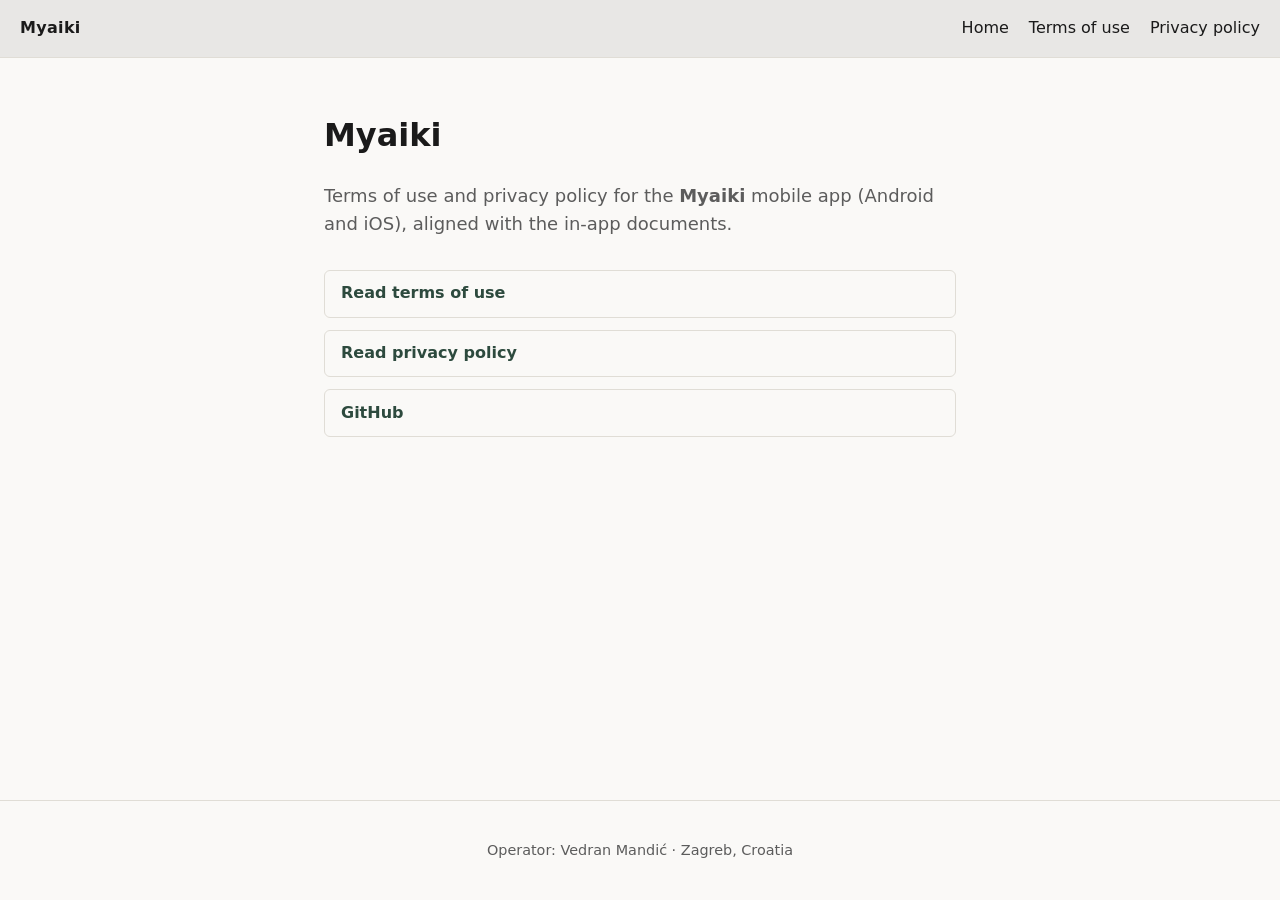
==== index.html @ 25724217 "Tone down copy: Myaiki web presence, no public/private framing" ====
<!DOCTYPE html>
<html lang="en">
<head>
  <meta charset="utf-8">
  <meta name="viewport" content="width=device-width, initial-scale=1">
  <title>Myaiki</title>
  <meta name="description" content="Terms of use and privacy policy for the Myaiki Aikido learning app.">
  <link rel="stylesheet" href="assets/style.css">
</head>
<body>
  <header class="site-header">
    <a class="brand" href="./">Myaiki</a>
    <nav>
      <a href="./">Home</a>
      <a href="terms.html">Terms of use</a>
      <a href="privacy.html">Privacy policy</a>
    </nav>
  </header>
  <main>
    <h1>Myaiki</h1>
    <p class="home-lead">
      Terms of use and privacy policy for the <strong>Myaiki</strong> mobile app (Android and iOS), aligned with the in-app documents.
    </p>
    <div class="home-actions">
      <a href="terms.html">Read terms of use</a>
      <a href="privacy.html">Read privacy policy</a>
      <a href="https://github.com/vmandic/myaiki-public">GitHub</a>
    </div>
  </main>
  <footer class="site-footer">
    <p>Operator: Vedran Mandić · Zagreb, Croatia</p>
  </footer>
</body>
</html>
---- assets/style.css ----
:root {
  color-scheme: light dark;
  --bg: #faf9f7;
  --fg: #1a1a1a;
  --muted: #5c5c5c;
  --accent: #2d4a3e;
  --border: #e0ddd6;
  --note-bg: #f0ebe3;
}

@media (prefers-color-scheme: dark) {
  :root {
    --bg: #121412;
    --fg: #eceae6;
    --muted: #a8a49c;
    --accent: #8fbc9a;
    --border: #2e322e;
    --note-bg: #1e221e;
  }
}

*,
*::before,
*::after {
  box-sizing: border-box;
}

html {
  font-size: 16px;
}

body {
  margin: 0;
  min-height: 100vh;
  font-family: system-ui, -apple-system, "Segoe UI", Roboto, Ubuntu, Cantarell, "Noto Sans", sans-serif;
  line-height: 1.55;
  background: var(--bg);
  color: var(--fg);
}

.site-header {
  display: flex;
  flex-wrap: wrap;
  align-items: center;
  justify-content: space-between;
  gap: 1rem;
  padding: 1rem 1.25rem;
  border-bottom: 1px solid var(--border);
  background: color-mix(in srgb, var(--bg) 92%, var(--fg));
}

.brand {
  font-weight: 700;
  letter-spacing: 0.02em;
  color: var(--accent);
  text-decoration: none;
}

.site-header nav {
  display: flex;
  flex-wrap: wrap;
  gap: 0.75rem 1.25rem;
}

.site-header a {
  color: var(--fg);
  text-decoration: none;
}

.site-header a:hover {
  text-decoration: underline;
}

main {
  max-width: 42rem;
  margin: 0 auto;
  padding: 2rem 1.25rem 3rem;
}

.home-lead {
  font-size: 1.125rem;
  color: var(--muted);
}

.home-actions {
  margin-top: 2rem;
  display: flex;
  flex-direction: column;
  gap: 0.75rem;
}

.home-actions a {
  display: inline-block;
  padding: 0.65rem 1rem;
  border-radius: 0.375rem;
  border: 1px solid var(--border);
  color: var(--accent);
  font-weight: 600;
  text-decoration: none;
}

.home-actions a:hover {
  background: color-mix(in srgb, var(--accent) 12%, transparent);
}

.legal h1 {
  font-size: 1.75rem;
  margin-top: 0;
}

.legal h2 {
  font-size: 1.15rem;
  margin-top: 2rem;
}

.legal h3 {
  font-size: 1rem;
  margin-top: 1.25rem;
}

.legal ul {
  padding-left: 1.25rem;
}

.web-note {
  padding: 0.85rem 1rem;
  border-radius: 0.375rem;
  background: var(--note-bg);
  border: 1px solid var(--border);
  font-size: 0.95rem;
}

.web-note a {
  color: var(--accent);
}

.site-footer {
  margin-top: auto;
  padding: 1.5rem 1.25rem;
  border-top: 1px solid var(--border);
  text-align: center;
  font-size: 0.9rem;
  color: var(--muted);
}

.site-footer a {
  color: var(--accent);
}

body {
  display: flex;
  flex-direction: column;
}
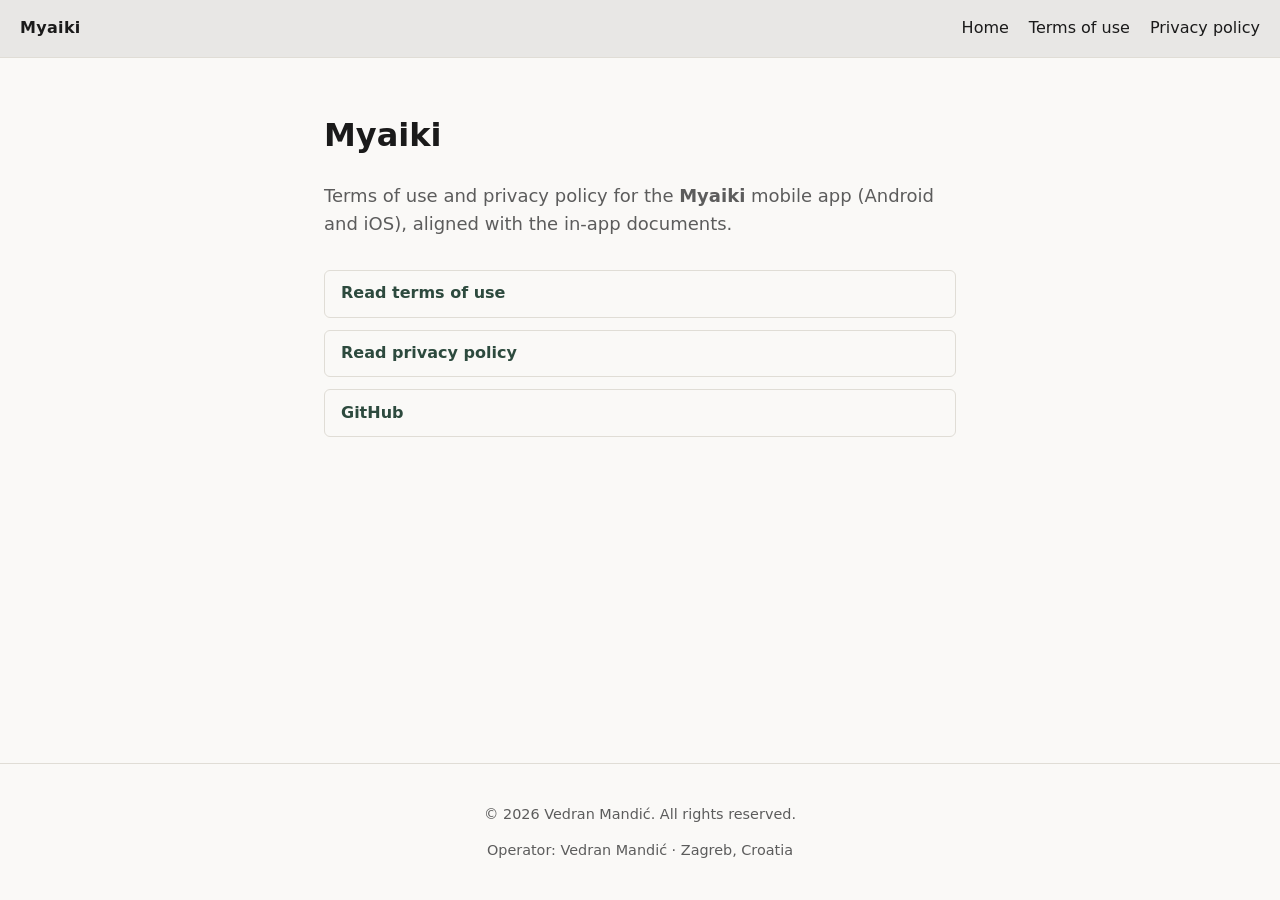
==== commit b7be6acb: "Document all-rights-reserved copyright; no open-source LICENSE" ====
--- a/index.html
+++ b/index.html
@@ -28,6 +28,7 @@
     </div>
   </main>
   <footer class="site-footer">
+    <p>© 2026 Vedran Mandić. All rights reserved.</p>
     <p>Operator: Vedran Mandić · Zagreb, Croatia</p>
   </footer>
 </body>
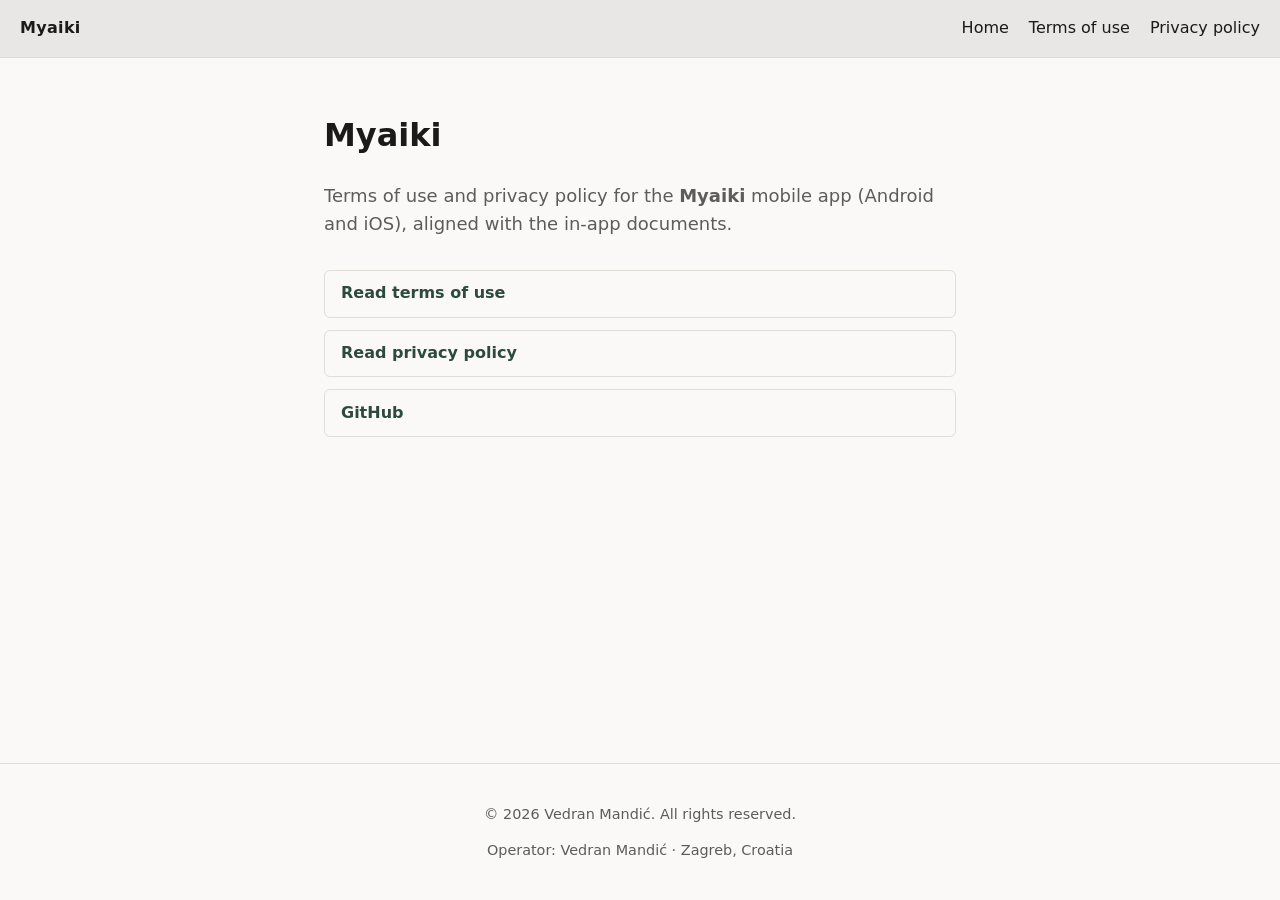
==== commit 61b88aeb: "Dynamic copyright year via assets/site.js; 2026 fallback in markup" ====
--- a/index.html
+++ b/index.html
@@ -28,8 +28,9 @@
     </div>
   </main>
   <footer class="site-footer">
-    <p>© 2026 Vedran Mandić. All rights reserved.</p>
+    <p>© <span data-copyright-year>2026</span> Vedran Mandić. All rights reserved.</p>
     <p>Operator: Vedran Mandić · Zagreb, Croatia</p>
   </footer>
+  <script src="assets/site.js" defer></script>
 </body>
 </html>
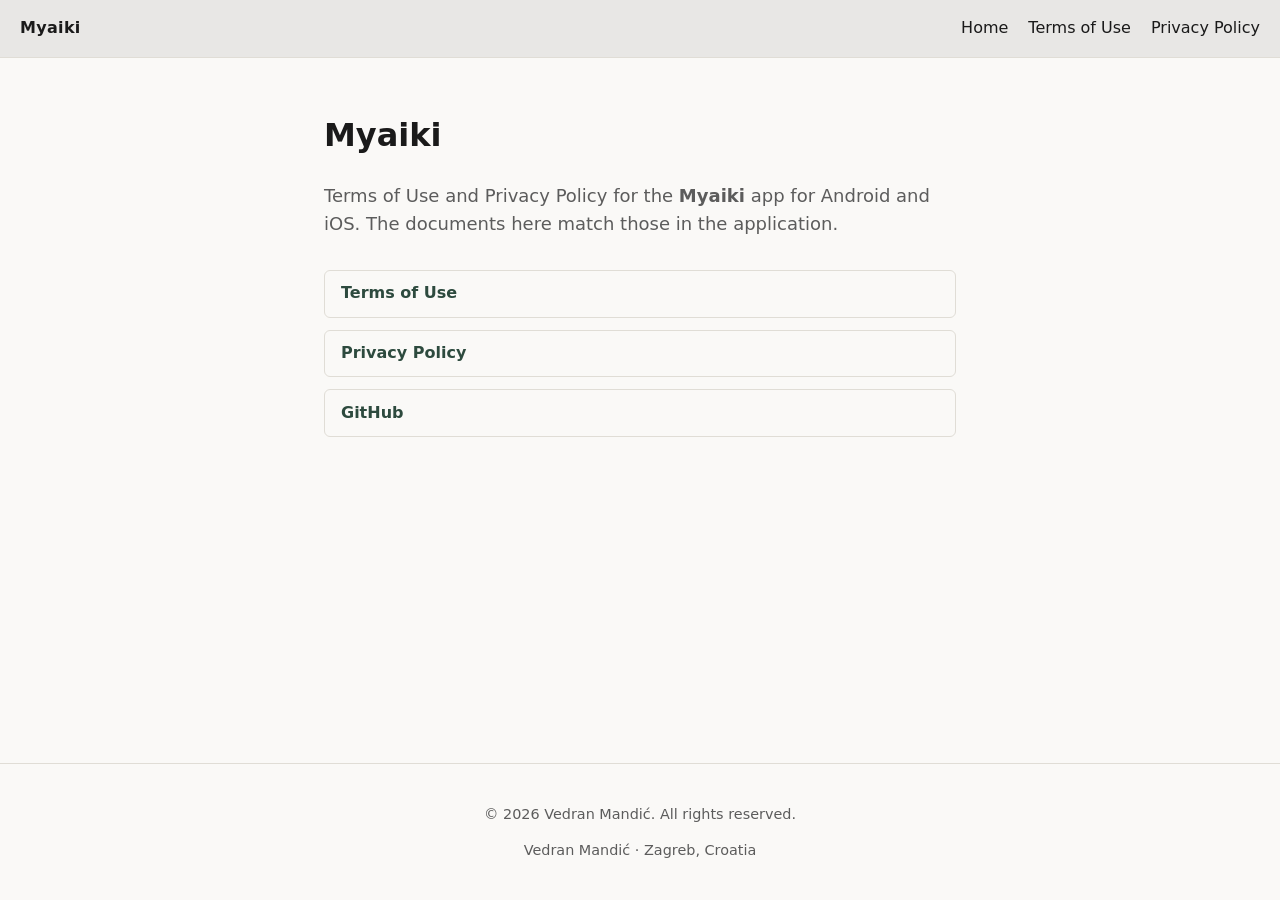
==== commit c803975a: "Polish public copy: titles, notices, README structure, site-notice class" ====
--- a/index.html
+++ b/index.html
@@ -3,8 +3,8 @@
 <head>
   <meta charset="utf-8">
   <meta name="viewport" content="width=device-width, initial-scale=1">
-  <title>Myaiki</title>
-  <meta name="description" content="Terms of use and privacy policy for the Myaiki Aikido learning app.">
+  <title>Myaiki — Terms and privacy</title>
+  <meta name="description" content="Terms of Use and Privacy Policy for the Myaiki Aikido learning app (Android and iOS). Same text as in the application.">
   <link rel="stylesheet" href="assets/style.css">
 </head>
 <body>
@@ -12,24 +12,24 @@
     <a class="brand" href="./">Myaiki</a>
     <nav>
       <a href="./">Home</a>
-      <a href="terms.html">Terms of use</a>
-      <a href="privacy.html">Privacy policy</a>
+      <a href="terms.html">Terms of Use</a>
+      <a href="privacy.html">Privacy Policy</a>
     </nav>
   </header>
   <main>
     <h1>Myaiki</h1>
     <p class="home-lead">
-      Terms of use and privacy policy for the <strong>Myaiki</strong> mobile app (Android and iOS), aligned with the in-app documents.
+      Terms of Use and Privacy Policy for the <strong>Myaiki</strong> app for Android and iOS. The documents here match those in the application.
     </p>
     <div class="home-actions">
-      <a href="terms.html">Read terms of use</a>
-      <a href="privacy.html">Read privacy policy</a>
-      <a href="https://github.com/vmandic/myaiki-public">GitHub</a>
+      <a href="terms.html">Terms of Use</a>
+      <a href="privacy.html">Privacy Policy</a>
+      <a href="https://github.com/vmandic/myaiki-public" title="Source repository for this site">GitHub</a>
     </div>
   </main>
   <footer class="site-footer">
     <p>© <span data-copyright-year>2026</span> Vedran Mandić. All rights reserved.</p>
-    <p>Operator: Vedran Mandić · Zagreb, Croatia</p>
+    <p>Vedran Mandić · Zagreb, Croatia</p>
   </footer>
   <script src="assets/site.js" defer></script>
 </body>
--- a/assets/style.css
+++ b/assets/style.css
@@ -122,7 +122,7 @@
   padding-left: 1.25rem;
 }
 
-.web-note {
+.site-notice {
   padding: 0.85rem 1rem;
   border-radius: 0.375rem;
   background: var(--note-bg);
@@ -130,7 +130,7 @@
   font-size: 0.95rem;
 }
 
-.web-note a {
+.site-notice a {
   color: var(--accent);
 }
 
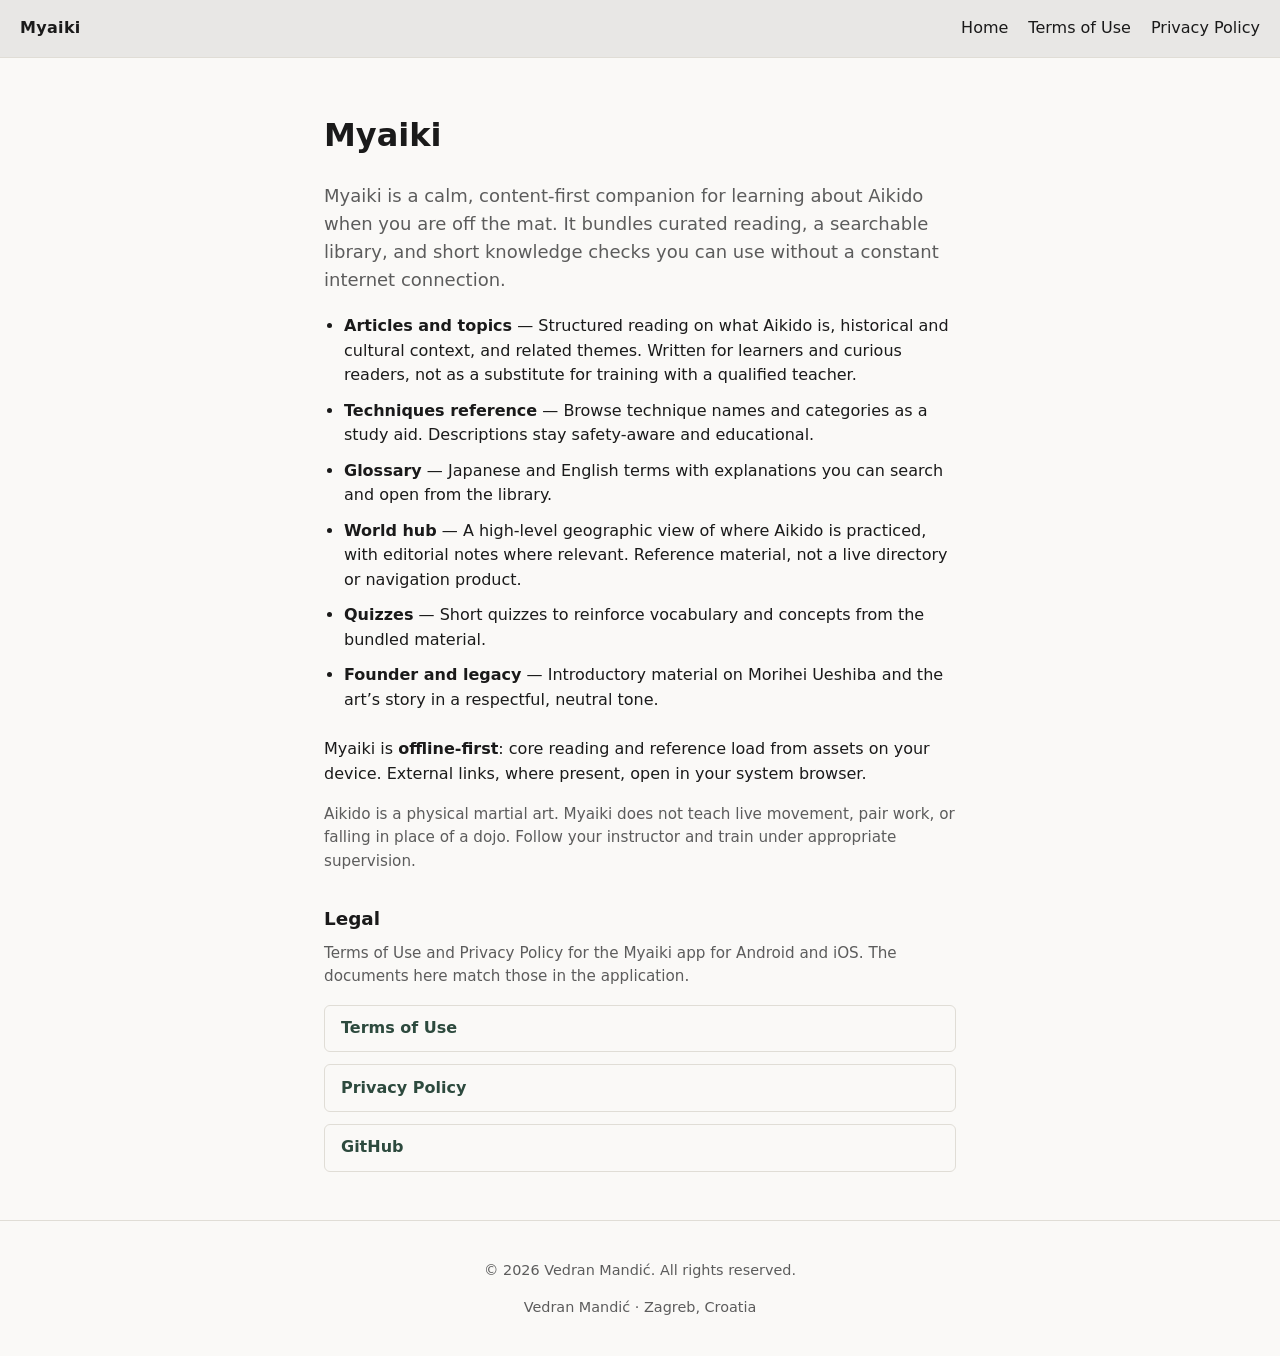
==== commit 73e0899e: "index: full About copy; README shield and site link; home styles" ====
--- a/index.html
+++ b/index.html
@@ -3,8 +3,8 @@
 <head>
   <meta charset="utf-8">
   <meta name="viewport" content="width=device-width, initial-scale=1">
-  <title>Myaiki — Terms and privacy</title>
-  <meta name="description" content="Terms of Use and Privacy Policy for the Myaiki Aikido learning app (Android and iOS). Same text as in the application.">
+  <title>Myaiki</title>
+  <meta name="description" content="Myaiki: offline-first Aikido learning with reading, glossary, techniques, quizzes, and more. Terms of Use and Privacy Policy for Android and iOS.">
   <link rel="stylesheet" href="assets/style.css">
 </head>
 <body>
@@ -19,8 +19,21 @@
   <main>
     <h1>Myaiki</h1>
     <p class="home-lead">
-      Terms of Use and Privacy Policy for the <strong>Myaiki</strong> app for Android and iOS. The documents here match those in the application.
+      Myaiki is a calm, content-first companion for learning about Aikido when you are off the mat. It bundles curated reading, a searchable library, and short knowledge checks you can use without a constant internet connection.
     </p>
+    <ul class="home-features">
+      <li><strong>Articles and topics</strong> — Structured reading on what Aikido is, historical and cultural context, and related themes. Written for learners and curious readers, not as a substitute for training with a qualified teacher.</li>
+      <li><strong>Techniques reference</strong> — Browse technique names and categories as a study aid. Descriptions stay safety-aware and educational.</li>
+      <li><strong>Glossary</strong> — Japanese and English terms with explanations you can search and open from the library.</li>
+      <li><strong>World hub</strong> — A high-level geographic view of where Aikido is practiced, with editorial notes where relevant. Reference material, not a live directory or navigation product.</li>
+      <li><strong>Quizzes</strong> — Short quizzes to reinforce vocabulary and concepts from the bundled material.</li>
+      <li><strong>Founder and legacy</strong> — Introductory material on Morihei Ueshiba and the art’s story in a respectful, neutral tone.</li>
+    </ul>
+    <p class="home-body">Myaiki is <strong>offline-first</strong>: core reading and reference load from assets on your device. External links, where present, open in your system browser.</p>
+    <p class="home-body home-body--note">Aikido is a physical martial art. Myaiki does not teach live movement, pair work, or falling in place of a dojo. Follow your instructor and train under appropriate supervision.</p>
+
+    <h2 class="home-section-title">Legal</h2>
+    <p class="home-legal-intro">Terms of Use and Privacy Policy for the Myaiki app for Android and iOS. The documents here match those in the application.</p>
     <div class="home-actions">
       <a href="terms.html">Terms of Use</a>
       <a href="privacy.html">Privacy Policy</a>
--- a/assets/style.css
+++ b/assets/style.css
@@ -82,8 +82,39 @@
   color: var(--muted);
 }
 
+.home-features {
+  margin: 1.25rem 0 1.5rem;
+  padding-left: 1.25rem;
+}
+
+.home-features li {
+  margin-bottom: 0.65rem;
+}
+
+.home-body {
+  margin: 0 0 1rem;
+}
+
+.home-body--note {
+  font-size: 0.95rem;
+  color: var(--muted);
+}
+
+.home-section-title {
+  font-size: 1.15rem;
+  font-weight: 600;
+  margin: 2rem 0 0.5rem;
+  color: var(--fg);
+}
+
+.home-legal-intro {
+  margin: 0 0 1rem;
+  color: var(--muted);
+  font-size: 0.95rem;
+}
+
 .home-actions {
-  margin-top: 2rem;
+  margin-top: 1rem;
   display: flex;
   flex-direction: column;
   gap: 0.75rem;
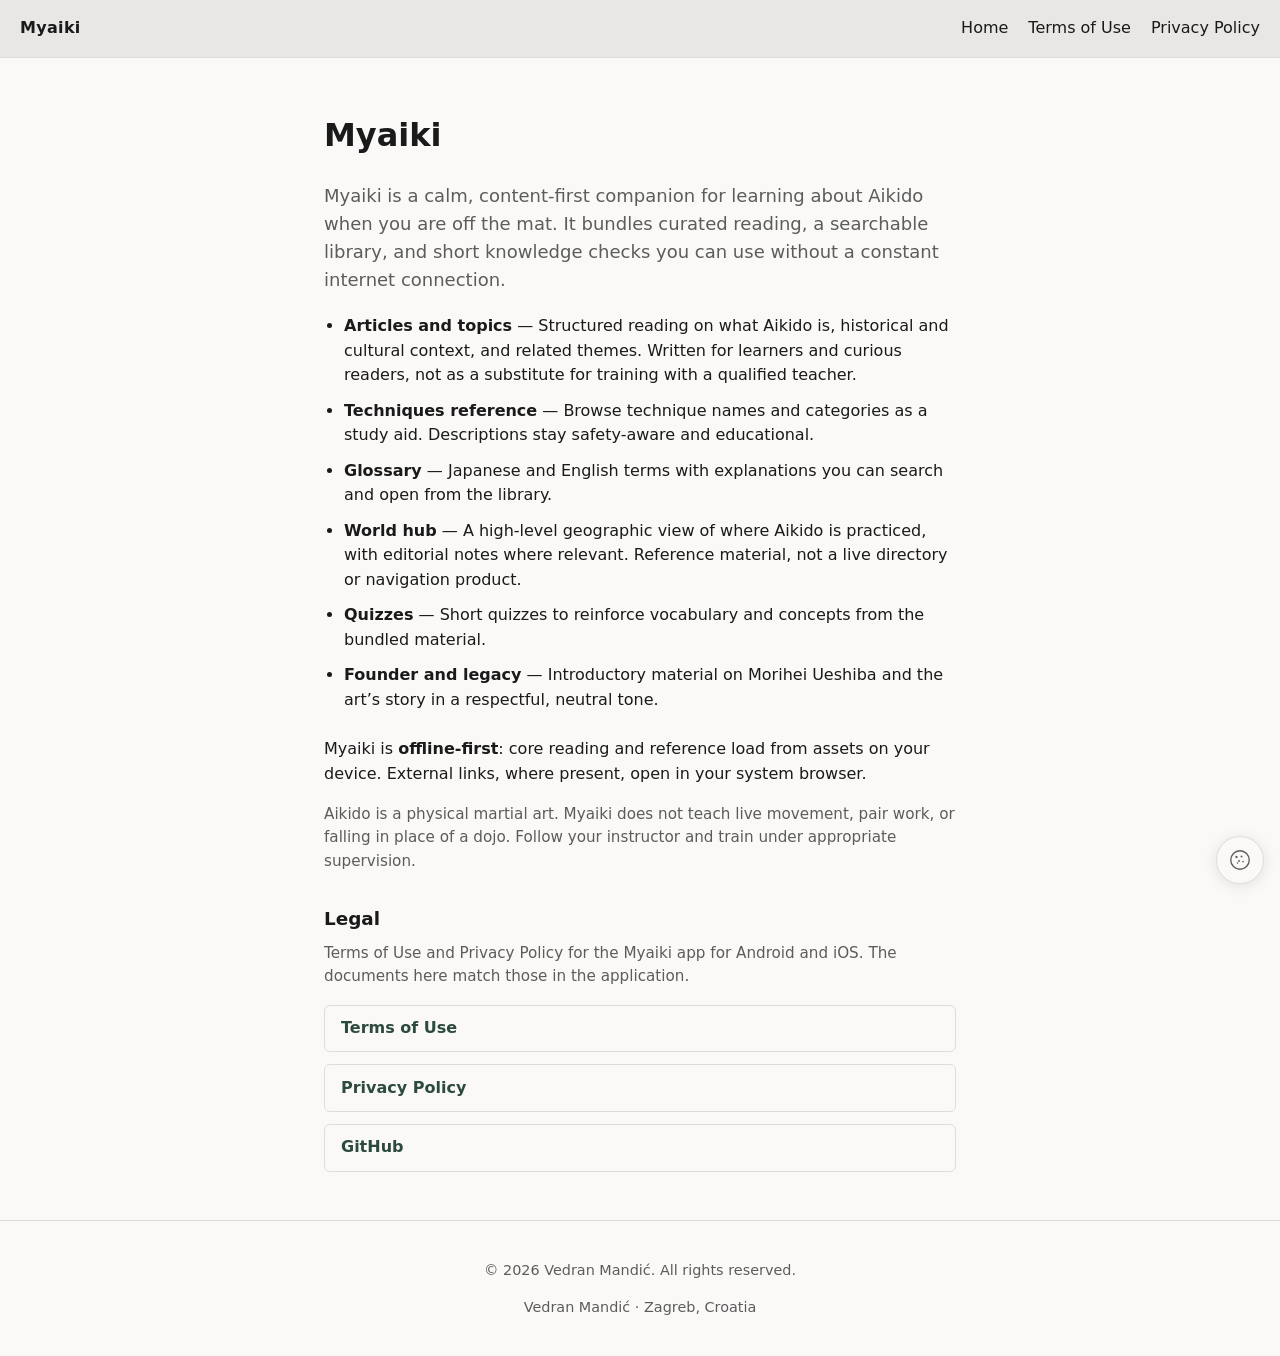
==== commit fc5184e1: "feat(analytics): add GA4, cookie consent UI, and custom events Load gtag only when the user has not " ====
--- a/index.html
+++ b/index.html
@@ -3,6 +3,7 @@
 <head>
   <meta charset="utf-8">
   <meta name="viewport" content="width=device-width, initial-scale=1">
+  <script src="assets/site-tracking-control.js"></script>
   <title>Myaiki</title>
   <meta name="description" content="Myaiki: offline-first Aikido learning with reading, glossary, techniques, quizzes, and more. Terms of Use and Privacy Policy for Android and iOS.">
   <link rel="stylesheet" href="assets/style.css">
@@ -45,5 +46,7 @@
     <p>Vedran Mandić · Zagreb, Croatia</p>
   </footer>
   <script src="assets/site.js" defer></script>
+  <script src="assets/site-analytics.js" defer></script>
+  <script src="assets/site-cookie-notice.js" defer></script>
 </body>
 </html>
--- a/assets/style.css
+++ b/assets/style.css
@@ -182,3 +182,152 @@
   display: flex;
   flex-direction: column;
 }
+
+/* ----- Cookie / analytics control (fixed lower right; same pattern as from-prompt-to-prod) ----- */
+.myaiki-cookie-widget {
+  --cookie-radius: 0.375rem;
+  --cookie-shadow: 0 2px 14px rgba(0, 0, 0, 0.1);
+  --cookie-focus: 2px solid var(--accent);
+  position: fixed;
+  z-index: 9000;
+  right: max(1rem, env(safe-area-inset-right, 0px));
+  bottom: max(1rem, env(safe-area-inset-bottom, 0px));
+  display: flex;
+  flex-direction: column;
+  align-items: flex-end;
+  gap: 0.5rem;
+  font-family: inherit;
+  font-size: 0.95rem;
+  line-height: 1.45;
+  pointer-events: none;
+}
+
+@media (prefers-color-scheme: dark) {
+  .myaiki-cookie-widget {
+    --cookie-shadow: 0 2px 18px rgba(0, 0, 0, 0.45);
+  }
+}
+
+.myaiki-cookie-widget > * {
+  pointer-events: auto;
+}
+
+/* Author `display` on buttons must not override `[hidden]` (empty “pill” bug). */
+.myaiki-cookie-widget [hidden] {
+  display: none !important;
+}
+
+.myaiki-cookie__fab {
+  display: flex;
+  align-items: center;
+  justify-content: center;
+  width: 3rem;
+  height: 3rem;
+  padding: 0;
+  border: 1px solid var(--border);
+  border-radius: 50%;
+  background: var(--bg);
+  color: var(--muted);
+  box-shadow: var(--cookie-shadow);
+  cursor: pointer;
+}
+
+.myaiki-cookie__fab:hover {
+  color: var(--accent);
+  border-color: var(--accent);
+}
+
+.myaiki-cookie__fab:focus-visible {
+  outline: var(--cookie-focus);
+  outline-offset: 2px;
+}
+
+.myaiki-cookie__icon {
+  display: block;
+}
+
+.myaiki-cookie__panel {
+  position: relative;
+  max-width: min(22rem, calc(100vw - 2rem));
+  margin-bottom: 0.35rem;
+  padding: 1rem 2.25rem 1rem 1rem;
+  border: 1px solid var(--border);
+  border-radius: var(--cookie-radius);
+  background: var(--bg);
+  color: var(--fg);
+  box-shadow: var(--cookie-shadow);
+}
+
+.myaiki-cookie__text {
+  margin: 0;
+  padding-right: 0.25rem;
+}
+
+.myaiki-cookie__actions {
+  margin-top: 0.85rem;
+  display: flex;
+  flex-wrap: wrap;
+  align-items: center;
+  gap: 0.5rem;
+}
+
+.myaiki-cookie__action {
+  display: inline-flex;
+  align-items: center;
+  justify-content: center;
+  padding: 0.5rem 0.95rem;
+  border-radius: var(--cookie-radius);
+  font: inherit;
+  font-size: 0.9rem;
+  cursor: pointer;
+  border: 1px solid var(--border);
+  background: var(--bg);
+  color: var(--fg);
+}
+
+.myaiki-cookie__action--primary {
+  background: var(--accent);
+  color: var(--bg);
+  border-color: var(--accent);
+}
+
+.myaiki-cookie__action--primary:hover {
+  filter: brightness(1.05);
+}
+
+.myaiki-cookie__action--secondary {
+  border-color: var(--border);
+  background: transparent;
+  color: var(--muted);
+}
+
+.myaiki-cookie__action--secondary:hover {
+  color: var(--fg);
+  border-color: var(--muted);
+}
+
+.myaiki-cookie__close {
+  position: absolute;
+  top: 0.35rem;
+  right: 0.35rem;
+  width: 2rem;
+  height: 2rem;
+  padding: 0;
+  border: none;
+  border-radius: var(--cookie-radius);
+  background: transparent;
+  color: var(--muted);
+  font-size: 1.35rem;
+  line-height: 1;
+  cursor: pointer;
+}
+
+.myaiki-cookie__close:hover {
+  color: var(--fg);
+  background: color-mix(in srgb, var(--fg) 6%, transparent);
+}
+
+.myaiki-cookie__close:focus-visible {
+  outline: var(--cookie-focus);
+  outline-offset: 1px;
+}
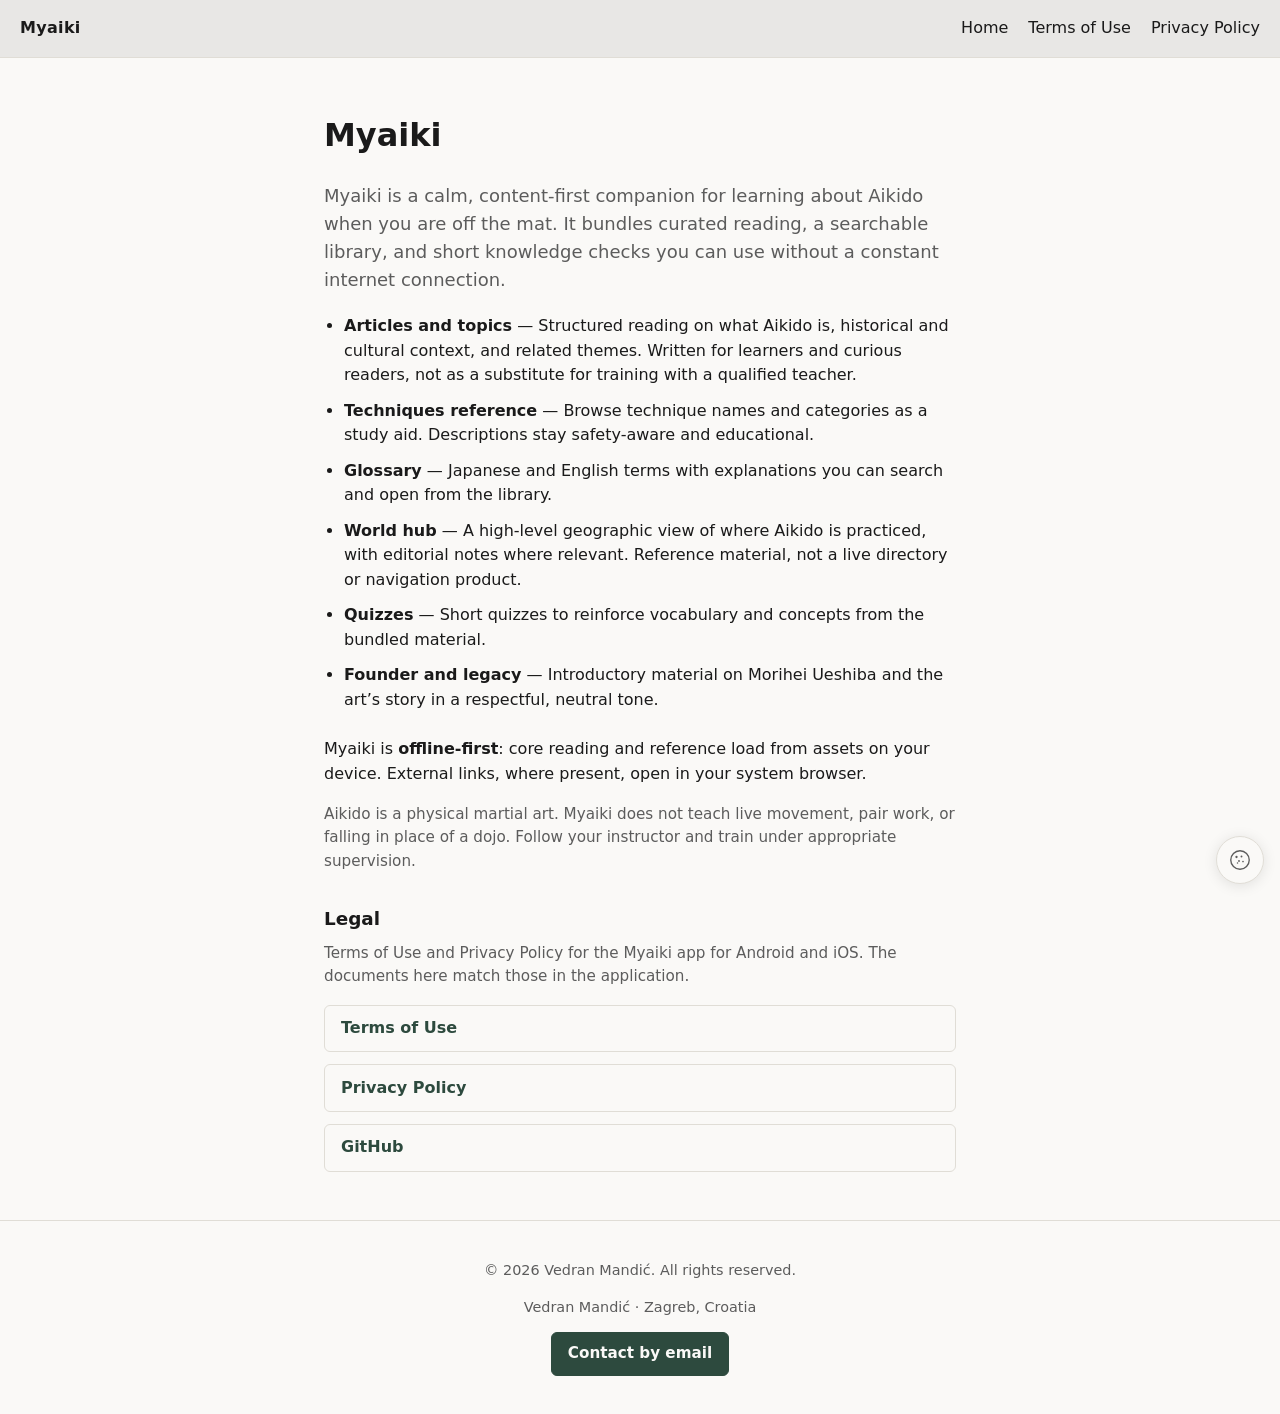
==== commit af2ef969: "feat(contact): add email contact flow with GA4 events Add confirm-then-mailto contact buttons on leg" ====
--- a/index.html
+++ b/index.html
@@ -44,8 +44,12 @@
   <footer class="site-footer">
     <p>© <span data-copyright-year>2026</span> Vedran Mandić. All rights reserved.</p>
     <p>Vedran Mandić · Zagreb, Croatia</p>
+    <p class="site-footer-contact">
+      <button type="button" class="site-legal-contact-btn" data-contact-email>Contact by email</button>
+    </p>
   </footer>
   <script src="assets/site.js" defer></script>
+  <script src="assets/site-contact.js" defer></script>
   <script src="assets/site-analytics.js" defer></script>
   <script src="assets/site-cookie-notice.js" defer></script>
 </body>
--- a/assets/style.css
+++ b/assets/style.css
@@ -163,6 +163,50 @@
 
 .site-notice a {
   color: var(--accent);
+}
+
+.site-legal-contact {
+  margin-top: 1.5rem;
+  padding: 1rem 1rem 1.1rem;
+  border-radius: 0.375rem;
+  border: 1px solid var(--border);
+  background: var(--note-bg);
+}
+
+.site-legal-contact-note {
+  margin: 0 0 0.75rem;
+  font-size: 0.95rem;
+  color: var(--muted);
+}
+
+.site-legal-contact-btn {
+  display: inline-block;
+  padding: 0.55rem 1rem;
+  border-radius: 0.375rem;
+  border: 1px solid var(--accent);
+  background: var(--accent);
+  color: var(--bg);
+  font: inherit;
+  font-weight: 600;
+  font-size: 0.95rem;
+  cursor: pointer;
+}
+
+.site-legal-contact-btn:hover {
+  filter: brightness(1.06);
+}
+
+.site-legal-contact-btn:focus-visible {
+  outline: 2px solid var(--accent);
+  outline-offset: 2px;
+}
+
+.site-footer-contact {
+  margin-top: 0.75rem;
+}
+
+.site-footer .site-legal-contact-btn {
+  border-color: var(--accent);
 }
 
 .site-footer {
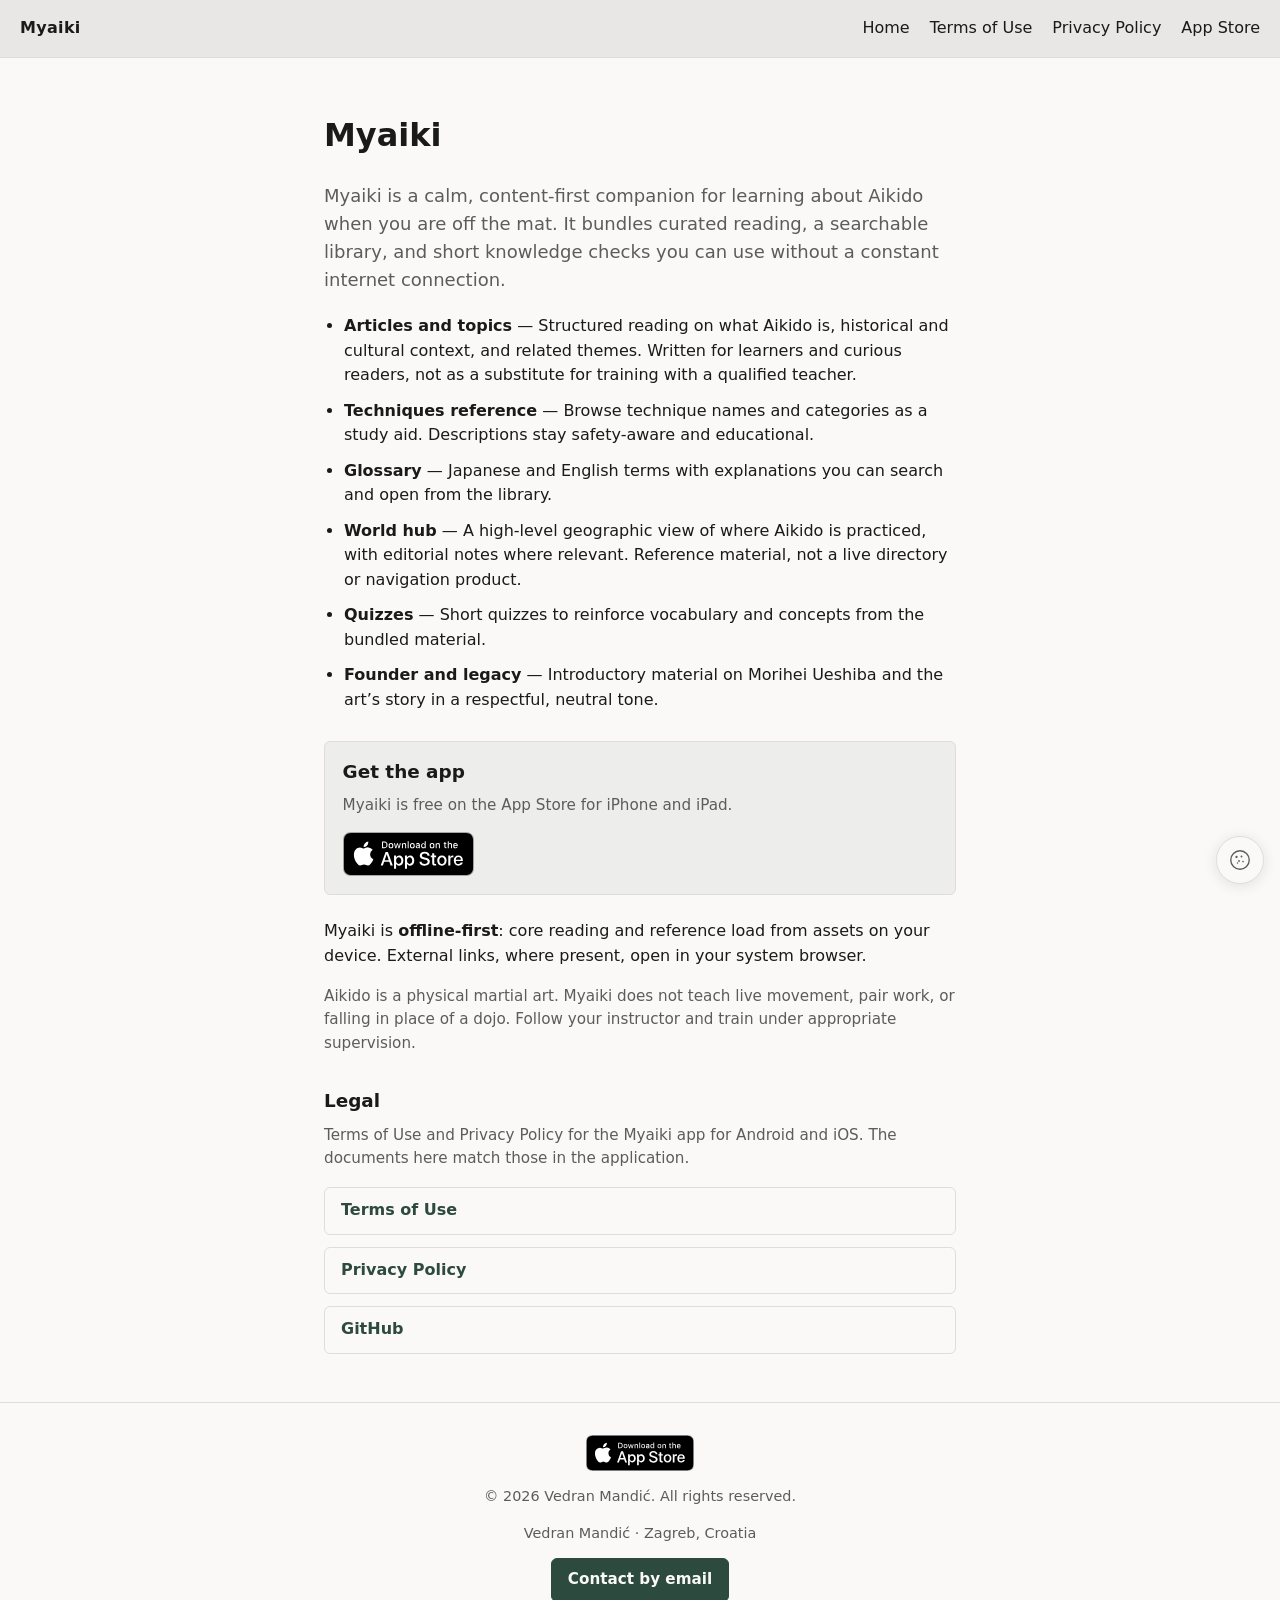
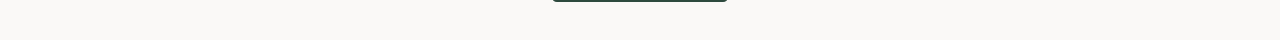
==== commit b670d3fb: "Add App Store listing link and official badges across site" ====
--- a/index.html
+++ b/index.html
@@ -5,7 +5,7 @@
   <meta name="viewport" content="width=device-width, initial-scale=1">
   <script src="assets/site-tracking-control.js"></script>
   <title>Myaiki</title>
-  <meta name="description" content="Myaiki: offline-first Aikido learning with reading, glossary, techniques, quizzes, and more. Terms of Use and Privacy Policy for Android and iOS.">
+  <meta name="description" content="Myaiki: offline-first Aikido learning with reading, glossary, techniques, quizzes, and more. Free on the App Store for iPhone and iPad. Terms of Use and Privacy Policy for Android and iOS.">
   <link rel="stylesheet" href="assets/style.css">
 </head>
 <body>
@@ -15,6 +15,7 @@
       <a href="./">Home</a>
       <a href="terms.html">Terms of Use</a>
       <a href="privacy.html">Privacy Policy</a>
+      <a href="https://apps.apple.com/app/myaiki/id6762214255" rel="noopener noreferrer">App Store</a>
     </nav>
   </header>
   <main>
@@ -30,6 +31,16 @@
       <li><strong>Quizzes</strong> — Short quizzes to reinforce vocabulary and concepts from the bundled material.</li>
       <li><strong>Founder and legacy</strong> — Introductory material on Morihei Ueshiba and the art’s story in a respectful, neutral tone.</li>
     </ul>
+    <section class="home-store" aria-labelledby="home-store-title">
+      <h2 id="home-store-title" class="home-section-title">Get the app</h2>
+      <p class="home-store-intro">Myaiki is free on the App Store for iPhone and iPad.</p>
+      <a class="app-store-link" href="https://apps.apple.com/app/myaiki/id6762214255" rel="noopener noreferrer" title="Myaiki on the App Store">
+        <picture>
+          <source srcset="assets/download-on-the-app-store-white-en.svg" media="(prefers-color-scheme: dark)">
+          <img class="app-store-badge" src="assets/download-on-the-app-store-black-en.svg" alt="Download on the App Store" width="120" height="40" decoding="async">
+        </picture>
+      </a>
+    </section>
     <p class="home-body">Myaiki is <strong>offline-first</strong>: core reading and reference load from assets on your device. External links, where present, open in your system browser.</p>
     <p class="home-body home-body--note">Aikido is a physical martial art. Myaiki does not teach live movement, pair work, or falling in place of a dojo. Follow your instructor and train under appropriate supervision.</p>
 
@@ -42,6 +53,14 @@
     </div>
   </main>
   <footer class="site-footer">
+    <p class="site-footer-store">
+      <a class="app-store-link app-store-link--footer" href="https://apps.apple.com/app/myaiki/id6762214255" rel="noopener noreferrer" title="Myaiki on the App Store">
+        <picture>
+          <source srcset="assets/download-on-the-app-store-white-en.svg" media="(prefers-color-scheme: dark)">
+          <img class="app-store-badge" src="assets/download-on-the-app-store-black-en.svg" alt="Download on the App Store" width="120" height="40" decoding="async">
+        </picture>
+      </a>
+    </p>
     <p>© <span data-copyright-year>2026</span> Vedran Mandić. All rights reserved.</p>
     <p>Vedran Mandić · Zagreb, Croatia</p>
     <p class="site-footer-contact">
--- a/assets/style.css
+++ b/assets/style.css
@@ -134,6 +134,52 @@
   background: color-mix(in srgb, var(--accent) 12%, transparent);
 }
 
+/* App Store (official badge artwork; do not stretch or recolor) */
+.app-store-link {
+  display: inline-block;
+  line-height: 0;
+  text-decoration: none;
+  vertical-align: middle;
+}
+
+.app-store-link:focus-visible {
+  outline: 2px solid var(--accent);
+  outline-offset: 4px;
+  border-radius: 0.25rem;
+}
+
+.app-store-badge {
+  display: block;
+  height: 44px;
+  width: auto;
+}
+
+.app-store-link--footer .app-store-badge {
+  height: 36px;
+}
+
+.home-store {
+  margin: 1.75rem 0 1.5rem;
+  padding: 1rem 1.1rem 1.15rem;
+  border-radius: 0.375rem;
+  border: 1px solid var(--border);
+  background: color-mix(in srgb, var(--accent) 6%, transparent);
+}
+
+.home-store .home-section-title {
+  margin-top: 0;
+}
+
+.home-store-intro {
+  margin: 0 0 0.85rem;
+  font-size: 0.95rem;
+  color: var(--muted);
+}
+
+.site-footer-store {
+  margin: 0.5rem 0 0;
+}
+
 .legal h1 {
   font-size: 1.75rem;
   margin-top: 0;
@@ -207,6 +253,134 @@
 
 .site-footer .site-legal-contact-btn {
   border-color: var(--accent);
+}
+
+.myaiki-contact-dialog {
+  max-width: min(22rem, calc(100vw - 2rem));
+  padding: 1.25rem 1.35rem 1.35rem;
+  border: 1px solid var(--border);
+  border-radius: 0.375rem;
+  background: var(--bg);
+  color: var(--fg);
+  box-shadow: 0 4px 28px rgba(0, 0, 0, 0.18);
+  font-size: 0.95rem;
+  line-height: 1.45;
+  z-index: 10000;
+}
+
+@media (prefers-color-scheme: dark) {
+  .myaiki-contact-dialog {
+    box-shadow: 0 4px 32px rgba(0, 0, 0, 0.55);
+  }
+}
+
+.myaiki-contact-dialog::backdrop {
+  background: rgba(0, 0, 0, 0.45);
+}
+
+.myaiki-contact-popup__title {
+  margin: 0 0 0.5rem;
+  font-size: 1.05rem;
+  font-weight: 600;
+}
+
+.myaiki-contact-popup__hint {
+  margin: 0 0 0.85rem;
+  color: var(--muted);
+  font-size: 0.92rem;
+}
+
+.myaiki-contact-popup__email-row {
+  margin: 0 0 1.1rem;
+  padding: 0.65rem 0.75rem;
+  border-radius: 0.375rem;
+  border: 1px solid var(--border);
+  background: color-mix(in srgb, var(--fg) 4%, transparent);
+  word-break: break-all;
+  line-height: 1.5;
+}
+
+.myaiki-contact-popup__mailto {
+  display: inline;
+  padding: 0.15rem 0;
+  font-size: 1rem;
+  font-weight: 600;
+  color: var(--accent);
+  text-decoration: underline;
+  text-underline-offset: 0.15em;
+}
+
+.myaiki-contact-popup__mailto:hover {
+  text-decoration-thickness: 0.12em;
+}
+
+.myaiki-contact-popup__mailto:focus-visible {
+  outline: 2px solid var(--accent);
+  outline-offset: 2px;
+  border-radius: 0.2rem;
+}
+
+.myaiki-contact-popup__actions {
+  margin: 0;
+  display: flex;
+  flex-wrap: wrap;
+  align-items: center;
+  gap: 0.65rem 1rem;
+}
+
+.myaiki-contact-popup__cancel {
+  padding: 0.5rem 0.95rem;
+  border-radius: 0.375rem;
+  border: 1px solid var(--border);
+  background: transparent;
+  color: var(--muted);
+  font: inherit;
+  font-size: 0.9rem;
+  cursor: pointer;
+}
+
+.myaiki-contact-popup__cancel:hover {
+  color: var(--fg);
+  border-color: var(--muted);
+}
+
+.myaiki-contact-popup__cancel:focus-visible {
+  outline: 2px solid var(--accent);
+  outline-offset: 2px;
+}
+
+.myaiki-contact-overlay {
+  position: fixed;
+  inset: 0;
+  z-index: 10000;
+  display: flex;
+  align-items: center;
+  justify-content: center;
+  padding: 1rem;
+  padding-bottom: max(1rem, env(safe-area-inset-bottom, 0px));
+  background: rgba(0, 0, 0, 0.45);
+  box-sizing: border-box;
+}
+
+.myaiki-contact-overlay[hidden] {
+  display: none !important;
+}
+
+.myaiki-contact-overlay__card {
+  max-width: min(22rem, calc(100vw - 2rem));
+  width: 100%;
+  padding: 1.25rem 1.35rem 1.35rem;
+  border-radius: 0.375rem;
+  border: 1px solid var(--border);
+  background: var(--bg);
+  color: var(--fg);
+  box-shadow: 0 4px 28px rgba(0, 0, 0, 0.18);
+}
+
+@media (prefers-color-scheme: dark) {
+  .myaiki-contact-overlay__card {
+    box-shadow: 0 4px 32px rgba(0, 0, 0, 0.55);
+  }
 }
 
 .site-footer {
